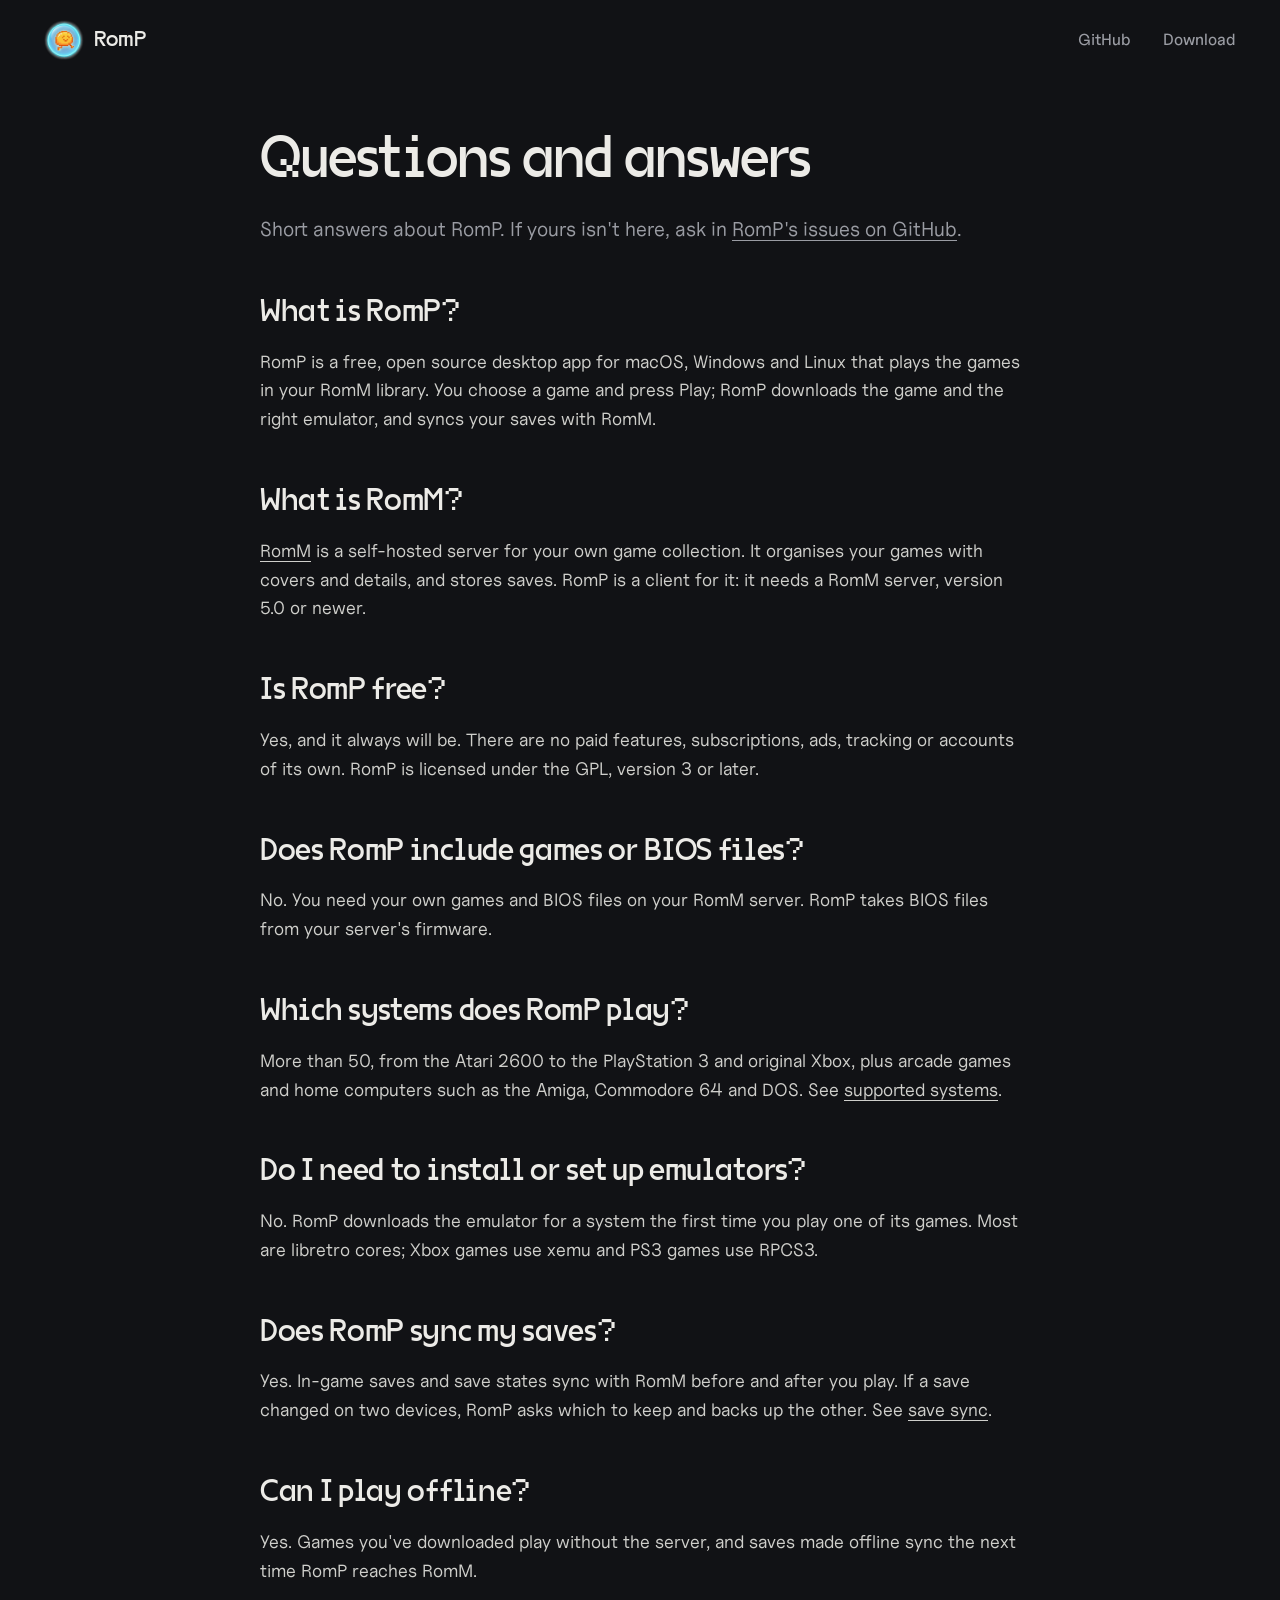
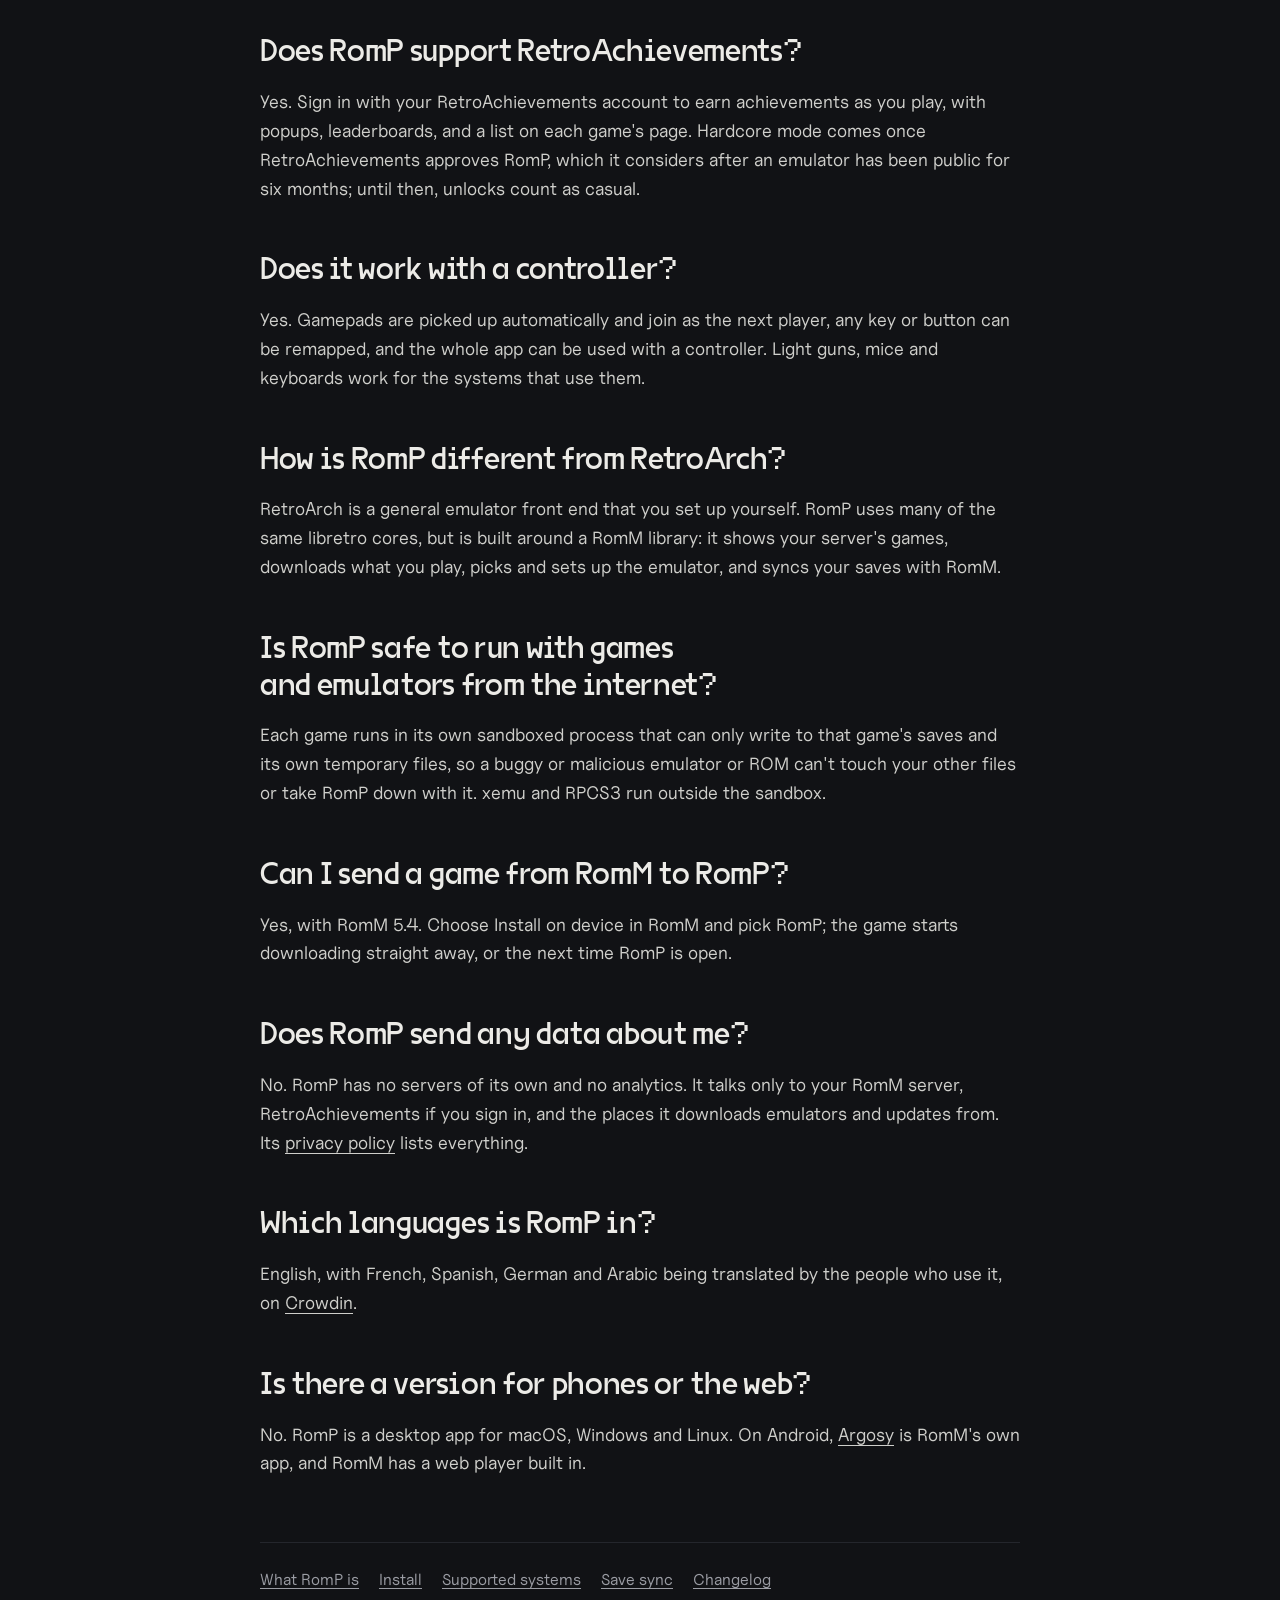
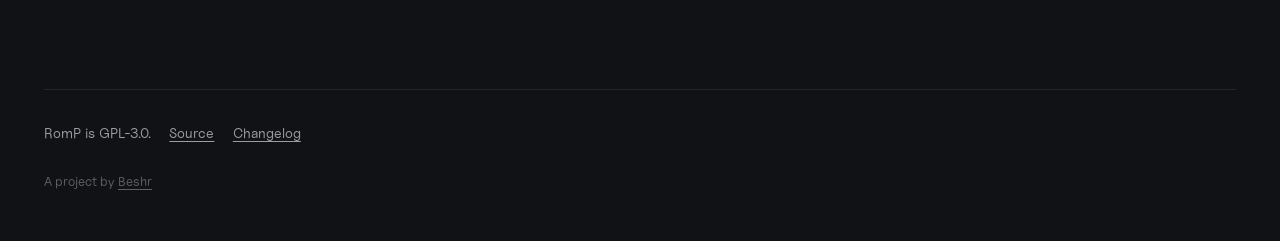
==== faq/index.html @ 5ef79940 "Add install, systems, save sync and FAQ pages" ====
<!doctype html>
<html lang="en">
<head>
<meta charset="utf-8">
<meta name="viewport" content="width=device-width, initial-scale=1">
<title>Questions and answers - RomP</title>
<meta name="description" content="Common questions about RomP, the free desktop app for RomM: what it needs, which systems it plays, save sync, offline play, RetroAchievements, controllers and privacy.">
<meta name="theme-color" content="#111215">
<meta name="color-scheme" content="dark">
<link rel="canonical" href="https://rompemu.github.io/faq/">
<link rel="icon" href="/img/favicon.png" type="image/png">
<link rel="apple-touch-icon" href="/img/apple-touch-icon.png">
<meta property="og:type" content="article">
<meta property="og:site_name" content="RomP">
<meta property="og:title" content="Questions and answers - RomP">
<meta property="og:description" content="Common questions about RomP, the free desktop app for RomM: what it needs, which systems it plays, save sync, offline play, RetroAchievements, controllers and privacy.">
<meta property="og:url" content="https://rompemu.github.io/faq/">
<meta property="og:image" content="https://rompemu.github.io/img/og.jpg">
<meta name="twitter:card" content="summary_large_image">
<script type="application/ld+json">
{
  "@context": "https://schema.org",
  "@type": "FAQPage",
  "mainEntity": [
    {
      "@type": "Question",
      "name": "What is RomP?",
      "acceptedAnswer": {
        "@type": "Answer",
        "text": "RomP is a free, open source desktop app for macOS, Windows and Linux that plays the games in your RomM library. You choose a game and press Play; RomP downloads the game and the right emulator, and syncs your saves with RomM."
      }
    },
    {
      "@type": "Question",
      "name": "What is RomM?",
      "acceptedAnswer": {
        "@type": "Answer",
        "text": "RomM is a self-hosted server for your own game collection. It organises your games with covers and details, and stores saves. RomP is a client for it: it needs a RomM server, version 5.0 or newer."
      }
    },
    {
      "@type": "Question",
      "name": "Is RomP free?",
      "acceptedAnswer": {
        "@type": "Answer",
        "text": "Yes, and it always will be. There are no paid features, subscriptions, ads, tracking or accounts of its own. RomP is licensed under the GPL, version 3 or later."
      }
    },
    {
      "@type": "Question",
      "name": "Does RomP include games or BIOS files?",
      "acceptedAnswer": {
        "@type": "Answer",
        "text": "No. You need your own games and BIOS files on your RomM server. RomP takes BIOS files from your server's firmware."
      }
    },
    {
      "@type": "Question",
      "name": "Which systems does RomP play?",
      "acceptedAnswer": {
        "@type": "Answer",
        "text": "More than 50, from the Atari 2600 to the PlayStation 3 and original Xbox, plus arcade games and home computers such as the Amiga, Commodore 64 and DOS. See supported systems."
      }
    },
    {
      "@type": "Question",
      "name": "Do I need to install or set up emulators?",
      "acceptedAnswer": {
        "@type": "Answer",
        "text": "No. RomP downloads the emulator for a system the first time you play one of its games. Most are libretro cores; Xbox games use xemu and PS3 games use RPCS3."
      }
    },
    {
      "@type": "Question",
      "name": "Does RomP sync my saves?",
      "acceptedAnswer": {
        "@type": "Answer",
        "text": "Yes. In-game saves and save states sync with RomM before and after you play. If a save changed on two devices, RomP asks which to keep and backs up the other. See save sync."
      }
    },
    {
      "@type": "Question",
      "name": "Can I play offline?",
      "acceptedAnswer": {
        "@type": "Answer",
        "text": "Yes. Games you've downloaded play without the server, and saves made offline sync the next time RomP reaches RomM."
      }
    },
    {
      "@type": "Question",
      "name": "Does RomP support RetroAchievements?",
      "acceptedAnswer": {
        "@type": "Answer",
        "text": "Yes. Sign in with your RetroAchievements account to earn achievements as you play, with popups, leaderboards, and a list on each game's page. Hardcore mode comes once RetroAchievements approves RomP, which it considers after an emulator has been public for six months; until then, unlocks count as casual."
      }
    },
    {
      "@type": "Question",
      "name": "Does it work with a controller?",
      "acceptedAnswer": {
        "@type": "Answer",
        "text": "Yes. Gamepads are picked up automatically and join as the next player, any key or button can be remapped, and the whole app can be used with a controller. Light guns, mice and keyboards work for the systems that use them."
      }
    },
    {
      "@type": "Question",
      "name": "How is RomP different from RetroArch?",
      "acceptedAnswer": {
        "@type": "Answer",
        "text": "RetroArch is a general emulator front end that you set up yourself. RomP uses many of the same libretro cores, but is built around a RomM library: it shows your server's games, downloads what you play, picks and sets up the emulator, and syncs your saves with RomM."
      }
    },
    {
      "@type": "Question",
      "name": "Is RomP safe to run with games and emulators from the internet?",
      "acceptedAnswer": {
        "@type": "Answer",
        "text": "Each game runs in its own sandboxed process that can only write to that game's saves and its own temporary files, so a buggy or malicious emulator or ROM can't touch your other files or take RomP down with it. xemu and RPCS3 run outside the sandbox."
      }
    },
    {
      "@type": "Question",
      "name": "Can I send a game from RomM to RomP?",
      "acceptedAnswer": {
        "@type": "Answer",
        "text": "Yes, with RomM 5.4. Choose Install on device in RomM and pick RomP; the game starts downloading straight away, or the next time RomP is open."
      }
    },
    {
      "@type": "Question",
      "name": "Does RomP send any data about me?",
      "acceptedAnswer": {
        "@type": "Answer",
        "text": "No. RomP has no servers of its own and no analytics. It talks only to your RomM server, RetroAchievements if you sign in, and the places it downloads emulators and updates from. Its privacy policy lists everything."
      }
    },
    {
      "@type": "Question",
      "name": "Which languages is RomP in?",
      "acceptedAnswer": {
        "@type": "Answer",
        "text": "English, with French, Spanish, German and Arabic being translated by the people who use it, on Crowdin."
      }
    },
    {
      "@type": "Question",
      "name": "Is there a version for phones or the web?",
      "acceptedAnswer": {
        "@type": "Answer",
        "text": "No. RomP is a desktop app for macOS, Windows and Linux. On Android, Argosy is RomM's own app, and RomM has a web player built in."
      }
    }
  ]
}
</script>
<link rel="preload" href="/fonts/vg5000.woff2" as="font" type="font/woff2" crossorigin>
<link rel="stylesheet" href="/style.css?v=20261023-1">
</head>
<body>

<header class="top">
  <div class="brand">
    <a class="logo" href="/"><img src="/img/mark-nav.png" width="40" height="40" alt="">RomP</a>
  </div>
  <nav>
    <a href="https://github.com/RompEmu/RomP">GitHub</a>
    <a href="/#download">Download</a>
  </nav>
</header>

<main class="doc">
<h1>Questions and answers</h1>
<p class="lede">Short answers about RomP. If yours isn't here, ask in <a href="https://github.com/RompEmu/RomP/issues">RomP's issues on GitHub</a>.</p>

<h2>What is RomP?</h2>
<p>RomP is a free, open source desktop app for macOS, Windows and Linux that plays the games in your RomM library. You choose a game and press Play; RomP downloads the game and the right emulator, and syncs your saves with RomM.</p>

<h2>What is RomM?</h2>
<p><a href="https://romm.app">RomM</a> is a self-hosted server for your own game collection. It organises your games with covers and details, and stores saves. RomP is a client for it: it needs a RomM server, version 5.0 or newer.</p>

<h2>Is RomP free?</h2>
<p>Yes, and it always will be. There are no paid features, subscriptions, ads, tracking or accounts of its own. RomP is licensed under the GPL, version 3 or later.</p>

<h2>Does RomP include games or BIOS files?</h2>
<p>No. You need your own games and BIOS files on your RomM server. RomP takes BIOS files from your server's firmware.</p>

<h2>Which systems does RomP play?</h2>
<p>More than 50, from the Atari 2600 to the PlayStation 3 and original Xbox, plus arcade games and home computers such as the Amiga, Commodore 64 and DOS. See <a href="/systems/">supported systems</a>.</p>

<h2>Do I need to install or set up emulators?</h2>
<p>No. RomP downloads the emulator for a system the first time you play one of its games. Most are libretro cores; Xbox games use xemu and PS3 games use RPCS3.</p>

<h2>Does RomP sync my saves?</h2>
<p>Yes. In-game saves and save states sync with RomM before and after you play. If a save changed on two devices, RomP asks which to keep and backs up the other. See <a href="/saves/">save sync</a>.</p>

<h2>Can I play offline?</h2>
<p>Yes. Games you've downloaded play without the server, and saves made offline sync the next time RomP reaches RomM.</p>

<h2>Does RomP support RetroAchievements?</h2>
<p>Yes. Sign in with your RetroAchievements account to earn achievements as you play, with popups, leaderboards, and a list on each game's page. Hardcore mode comes once RetroAchievements approves RomP, which it considers after an emulator has been public for six months; until then, unlocks count as casual.</p>

<h2>Does it work with a controller?</h2>
<p>Yes. Gamepads are picked up automatically and join as the next player, any key or button can be remapped, and the whole app can be used with a controller. Light guns, mice and keyboards work for the systems that use them.</p>

<h2>How is RomP different from RetroArch?</h2>
<p>RetroArch is a general emulator front end that you set up yourself. RomP uses many of the same libretro cores, but is built around a RomM library: it shows your server's games, downloads what you play, picks and sets up the emulator, and syncs your saves with RomM.</p>

<h2>Is RomP safe to run with games and emulators from the internet?</h2>
<p>Each game runs in its own sandboxed process that can only write to that game's saves and its own temporary files, so a buggy or malicious emulator or ROM can't touch your other files or take RomP down with it. xemu and RPCS3 run outside the sandbox.</p>

<h2>Can I send a game from RomM to RomP?</h2>
<p>Yes, with RomM 5.4. Choose Install on device in RomM and pick RomP; the game starts downloading straight away, or the next time RomP is open.</p>

<h2>Does RomP send any data about me?</h2>
<p>No. RomP has no servers of its own and no analytics. It talks only to your RomM server, RetroAchievements if you sign in, and the places it downloads emulators and updates from. Its <a href="https://github.com/RompEmu/RomP/blob/main/PRIVACY.md">privacy policy</a> lists everything.</p>

<h2>Which languages is RomP in?</h2>
<p>English, with French, Spanish, German and Arabic being translated by the people who use it, on <a href="https://crowdin.com/project/romp">Crowdin</a>.</p>

<h2>Is there a version for phones or the web?</h2>
<p>No. RomP is a desktop app for macOS, Windows and Linux. On Android, <a href="https://github.com/rommapp/argosy-launcher">Argosy</a> is RomM's own app, and RomM has a web player built in.</p>

<nav class="doc-nav" aria-label="More about RomP">
  <a href="/">What RomP is</a>
  <a href="/install/">Install</a>
  <a href="/systems/">Supported systems</a>
  <a href="/saves/">Save sync</a>
  <a href="https://github.com/RompEmu/RomP/blob/main/CHANGELOG.md">Changelog</a>
</nav>
</main>

<footer>
  <p>RomP is GPL-3.0. <a href="https://github.com/RompEmu/RomP">Source</a> <a href="https://github.com/RompEmu/RomP/blob/main/CHANGELOG.md">Changelog</a></p>
  <p class="byline">A project by <a href="https://beshr.com">Beshr</a></p>
</footer>

<script data-goatcounter="https://romp.goatcounter.com/count" async src="//gc.zgo.at/count.js"></script>
</body>
</html>
---- style.css ----
@font-face {
  font-family: "VG5000";
  src: url("fonts/vg5000.woff2") format("woff2");
  font-display: swap;
}

@font-face {
  font-family: "Uncut Sans";
  src: url("fonts/uncut-sans-400.woff2") format("woff2");
  font-weight: 400;
  font-display: swap;
}

@font-face {
  font-family: "Uncut Sans";
  src: url("fonts/uncut-sans-500.woff2") format("woff2");
  font-weight: 500;
  font-display: swap;
}

@font-face {
  font-family: "Uncut Sans";
  src: url("fonts/uncut-sans-600.woff2") format("woff2");
  font-weight: 600;
  font-display: swap;
}

:root {
  --bg: #111215;
  --text: #ecebe7;
  --muted: #9a9ca3;
  --line: #24262c;
  --orange: #ff9b3d;
  --gold: #f4c542;
  --focus: #5ac8fa;
  --font: "Uncut Sans", system-ui, sans-serif;
  --display: "VG5000", "Uncut Sans", sans-serif;
}

* { box-sizing: border-box; }

body {
  margin: 0;
  background: var(--bg);
  color: var(--text);
  font: 400 1.125rem/1.6 var(--font);
  -webkit-font-smoothing: antialiased;
}

html { overflow-x: clip; }
main { overflow-x: clip; }

a { color: inherit; text-decoration-thickness: 1px; text-underline-offset: .2em; }

a:focus-visible, button:focus-visible {
  outline: 2px solid var(--focus);
  outline-offset: 3px;
  border-radius: 4px;
}

.button:focus-visible { outline-offset: 4px; }

h1, h2 { text-wrap: balance; }
p { text-wrap: pretty; }
img { display: block; max-width: 100%; height: auto; }

.topbar {
  position: relative;
  z-index: 11;
  display: flex;
  align-items: center;
  justify-content: center;
  gap: 1rem;
  padding: .6rem 3rem;
  background: #1a1b20;
  border-bottom: 1px solid var(--line);
  color: var(--muted);
  font-size: .9375rem;
  text-align: center;
}

.topbar p { margin: 0; }
.topbar a { color: var(--orange); }

.topbar button {
  position: absolute;
  right: .75rem;
  top: 50%;
  translate: 0 -50%;
  width: 2rem;
  height: 2rem;
  border: 0;
  border-radius: 4px;
  background: transparent;
  color: var(--muted);
  font-size: 1.25rem;
  line-height: 1;
  cursor: pointer;
}

.topbar button:hover { color: var(--text); background: rgb(255 255 255 / .06); }

.topbar[hidden] { display: none; }

.top {
  position: relative;
  z-index: 10;
  display: flex;
  align-items: center;
  justify-content: space-between;
  max-width: 1240px;
  margin: 0 auto;
  padding: 1.25rem 1.5rem;
}

.logo {
  display: flex;
  align-items: center;
  gap: .6rem;
  font-family: var(--display);
  font-weight: 400;
  font-size: 1.4rem;
  text-decoration: none;
}

.brand { display: flex; align-items: center; gap: .75rem; }

.tag {
  padding: .3rem .45rem .2rem;
  border: 1px solid var(--line);
  border-radius: 3px;
  color: var(--muted);
  font: 400 .8125rem/1 var(--display);
  text-decoration: none;
}

.tag:hover { color: var(--text); border-color: var(--muted); }

.top nav { display: flex; gap: 2rem; font-weight: 500; font-size: 1rem; }
.top nav a { text-decoration: none; color: var(--muted); }
.top nav a:hover { color: var(--text); }

.hero {
  position: relative;
  isolation: isolate;
  display: grid;
  justify-items: center;
  max-width: 1240px;
  margin: 0 auto;
  padding: 2.5rem 1.5rem 3rem;
  text-align: center;
}

.hero-text { display: grid; justify-items: center; }

.hero::before {
  content: "";
  pointer-events: none;
  position: absolute;
  z-index: -1;
  top: -6rem;
  height: 52rem;
  left: 50%;
  width: 100vw;
  translate: -50% 0;
  background:
    radial-gradient(ellipse 34% 40% at 50% 34%, rgb(17 18 21 / .82), rgb(17 18 21 / .35) 70%, transparent),
    url("img/wall.webp") center top / cover;
  opacity: .42;
  filter: saturate(.8) blur(1.5px);
  -webkit-mask-image: radial-gradient(ellipse 70% 65% at 50% 45%, #000 20%, transparent 80%);
  mask-image: radial-gradient(ellipse 70% 65% at 50% 45%, #000 20%, transparent 80%);
}

.hero-mark {
  width: 220px;
  height: 220px;
  margin-bottom: .25rem;
}


h1 {
  margin: 0 0 1.25rem;
  font-family: var(--display);
  font-size: clamp(3rem, 5.4vw, 4.9rem);
  line-height: 1.3;
  font-weight: 400;
  letter-spacing: -.015em;
}

h1 .hl {
  color: var(--orange);
  text-shadow: 0 .06em 0 #7a3f0a;
}

.hero-text > p:first-of-type { margin: 0 0 2rem; color: var(--muted); font-size: 1.3125rem; line-height: 1.55; }

.button {
  display: inline-block;
  padding: .9rem 1.5rem .8rem;
  border-radius: 4px;
  background: var(--orange);
  color: #1a1206;
  font: 400 1.25rem/1 var(--display);
  text-decoration: none;
  box-shadow: inset 0 -4px 0 #c86a14, 0 4px 0 #7a3f0a;
  transition: transform .06s, box-shadow .06s;
}

.button:hover { background: #ffab5c; }

.button:active {
  transform: translateY(4px);
  box-shadow: inset 0 -2px 0 #c86a14, 0 0 0 #7a3f0a;
}

.small { margin: 1rem 0 0; color: var(--muted); font-size: .9375rem; }

.hero-shot {
  width: min(100%, 1100px);
  margin: 4.5rem 0 0;
  border-radius: 12px;
  -webkit-mask-image: linear-gradient(#000 55%, transparent 96%);
  mask-image: linear-gradient(#000 55%, transparent 96%);
  filter: drop-shadow(0 40px 70px rgb(0 0 0 / .65));
  transform: perspective(2400px) rotateX(14deg);
  transform-origin: 50% 0;
}

.lost {
  min-height: 100vh;
  display: flex;
  flex-direction: column;
  background:
    repeating-linear-gradient(0deg, rgb(255 255 255 / .03) 0 1px, transparent 1px 4px),
    radial-gradient(ellipse 60% 50% at 50% 45%, rgb(255 155 61 / .08), transparent 70%),
    var(--bg);
}

.lost .top { width: 100%; }

.lost-main {
  flex: 1;
  display: grid;
  place-content: center;
  justify-items: center;
  gap: 0;
  padding: 2rem 1.5rem 6rem;
  text-align: center;
}

.lost-main h1 { margin-bottom: 1rem; }
.lost-main > p:not(.eyebrow) { margin: 0 0 2rem; color: var(--muted); font-size: 1.1875rem; max-width: 32ch; }

@media (max-width: 860px) {
  .hero { padding-top: 1.5rem; }
  .hero-shot { width: 112%; margin: 3rem 0 0; transform: none; }
}

.shelf {
  background: #1a1b20;
  border-block: 1px solid var(--line);
  padding: 5.5rem 0 2.25rem;
  overflow: hidden;
}

.shelf-track {
  display: flex;
  width: max-content;
  animation: slide 90s linear infinite;
}

.shelf-row {
  display: flex;
  align-items: flex-end;
  gap: 3rem;
  padding-right: 3rem;
}

.console { position: relative; display: block; }

.console img {
  height: 112px;
  width: auto;
  max-width: none;
  filter: drop-shadow(0 0 .5px rgb(255 255 255 / .35)) drop-shadow(0 10px 18px rgb(0 0 0 / .5));
  transition: transform .2s ease;
}

.console.hand img { height: 84px; }

.console:hover img { transform: translateY(-6px); }

.console::after {
  content: attr(data-name) "\A" attr(data-emu);
  position: absolute;
  left: 50%;
  bottom: calc(100% + 1rem);
  padding: .45rem .7rem .35rem;
  border-radius: 4px;
  background: var(--text);
  color: var(--bg);
  font: 400 .9375rem/1.35 var(--display);
  white-space: pre;
  text-align: center;
  box-shadow: 0 3px 0 rgb(0 0 0 / .35);
  opacity: 0;
  translate: -50% 6px;
  transition: opacity .15s, translate .15s;
  pointer-events: none;
}

.shelf-link {
  max-width: 1240px;
  margin: 2.25rem auto 0;
  padding: 0 1.5rem;
  font-size: .9375rem;
}

.shelf-link a { color: var(--muted); }
.shelf-link a:hover { color: var(--text); }

.console:hover::after { opacity: 1; translate: -50% 0; }

@keyframes slide {
  to { transform: translateX(-50%); }
}

h2 {
  margin: 0 0 .75rem;
  font-family: var(--display);
  font-size: clamp(2rem, 3.4vw, 2.75rem);
  line-height: 1.05;
  font-weight: 400;
  letter-spacing: -.01em;
}

.row {
  display: grid;
  grid-template-columns: minmax(0, 7fr) minmax(0, 5fr);
  align-items: center;
  gap: 4rem;
  max-width: 1240px;
  margin: 0 auto;
}

.row p { margin: 0; color: var(--muted); font-size: 1.1875rem; line-height: 1.6; max-width: 32ch; }

.row.flip { grid-template-columns: minmax(0, 5fr) minmax(0, 7fr); }
.row.flip .shot { order: 2; }

.shot {
  position: relative;
  isolation: isolate;
  aspect-ratio: 16 / 10;
}

.shot::before {
  content: "";
  pointer-events: none;
  position: absolute;
  inset: 8% 6%;
  z-index: -1;
  background: var(--src) center / cover;
  filter: blur(60px) saturate(1.6);
  opacity: .32;
}

.shot picture { display: contents; }

.shot img {
  width: 100%;
  height: 100%;
  object-fit: contain;
}

.framed {
  border-radius: 10px;
  border: 1px solid var(--line);
  box-shadow: 0 24px 48px rgb(0 0 0 / .45);
}

.looks {
  max-width: 1240px;
  margin: 0 auto;
}

.looks-head p { margin: 0; color: var(--muted); font-size: 1.1875rem; line-height: 1.6; max-width: 40ch; }

.looks-grid {
  display: grid;
  grid-template-columns: minmax(0, 1.45fr) minmax(0, 1fr);
  gap: 2.5rem;
  align-items: start;
  margin-top: 2.5rem;
}

.switcher { margin: 0; }

.stage {
  position: relative;
  display: grid;
  overflow: hidden;
  border-radius: 10px;
  border: 1px solid var(--line);
  background: #000;
  box-shadow: 0 24px 48px rgb(0 0 0 / .45);
}

.stage img {
  grid-area: 1 / 1;
  width: 100%;
  opacity: 0;
  transition: opacity .35s ease;
}

.stage img.is-on { opacity: 1; }

.tabs {
  display: flex;
  flex-wrap: wrap;
  gap: .5rem;
  margin-top: 1rem;
}

.tabs button {
  padding: .5rem .8rem .4rem;
  border: 1px solid var(--line);
  border-radius: 4px;
  background: transparent;
  color: var(--muted);
  font: 400 .9375rem/1 var(--display);
  cursor: pointer;
  transition: color .15s, border-color .15s, background .15s;
}

.tabs button:hover { color: var(--text); border-color: var(--muted); }

.tabs button[aria-pressed="true"] {
  background: var(--text);
  border-color: var(--text);
  color: var(--bg);
}

.switcher figcaption { margin-top: .75rem; color: var(--muted); font-size: .9375rem; }

.cheevos {
  position: relative;
  isolation: isolate;
  display: grid;
  grid-template-columns: minmax(0, 5fr) minmax(0, 7fr);
  align-items: center;
  gap: 4rem;
  max-width: 1240px;
  margin: 0 auto;
}


.badges img {
  position: absolute;
  z-index: -1;
  width: 44px;
  height: 44px;
  border-radius: 6px;
  image-rendering: pixelated;
  opacity: .16;
  filter: saturate(.7);
}

.badges img:nth-child(1) { left: 2%; top: 14%; rotate: -8deg; }
.badges img:nth-child(2) { left: 30%; top: 8%; rotate: 6deg; width: 34px; height: 34px; }
.badges img:nth-child(3) { left: 8%; bottom: 10%; rotate: 10deg; width: 54px; height: 54px; }
.badges img:nth-child(4) { left: 34%; bottom: 16%; rotate: -5deg; width: 38px; height: 38px; }
.badges img:nth-child(5) { left: 22%; top: 48%; rotate: 4deg; width: 30px; height: 30px; opacity: .1; }

.play {
  display: grid;
  justify-items: center;
  max-width: 1240px;
  margin: 0 auto;
  padding: 8rem 1.5rem 7rem;
  text-align: center;
}

.play-head h2 { font-size: clamp(2.5rem, 4.6vw, 3.75rem); }
.play-head p { margin: 0 auto; color: var(--muted); font-size: 1.25rem; line-height: 1.6; max-width: 46ch; }

.play-shot { width: min(100%, 1000px); margin-top: 3.5rem; }

/* Follows Press Play, so it needs less room above. */
.romm { padding-top: 1rem; }

.cores {
  display: flex;
  flex-wrap: wrap;
  justify-content: center;
  gap: .5rem;
  max-width: 920px;
  margin: 3.5rem 0 0;
  padding: 0;
  list-style: none;
}

.cores li {
  padding: .45rem .7rem .35rem;
  border: 1px solid var(--line);
  border-radius: 4px;
  background: #16171b;
  color: var(--muted);
  font: 400 .9375rem/1 var(--display);
  transition: color .15s, border-color .15s;
}

.cores li:hover { color: var(--orange); border-color: #5a3a1c; }

.cores .more { padding: 0; border-color: #5a3a1c; }
.cores .more a { display: block; padding: .45rem .7rem .35rem; color: var(--orange); text-decoration: none; }

.cores-note { margin: 1.25rem 0 0; color: #6b6e75; font-size: .9375rem; }

.feature {
  position: relative;
  isolation: isolate;
  padding: 6rem 1.5rem;
  border-top: 1px solid var(--line);
}

.decor { position: absolute; inset: 0; z-index: -1; pointer-events: none; overflow: hidden; }

.decor.crt {
  background: repeating-linear-gradient(90deg, rgb(255 60 60 / .09) 0 2px, rgb(60 255 120 / .09) 2px 4px, rgb(70 120 255 / .09) 4px 6px, transparent 6px 8px);
  -webkit-mask-image: radial-gradient(ellipse 30% 45% at 18% 22%, #000, transparent 70%);
  mask-image: radial-gradient(ellipse 30% 45% at 18% 22%, #000, transparent 70%);
}

.decor.minis img {
  position: absolute;
  width: 120px;
  border-radius: 6px;
  opacity: .14;
  image-rendering: pixelated;
  filter: saturate(.7);
}

.decor.minis img:nth-child(1) { right: 22%; top: 12%; rotate: 6deg; }
.decor.minis img:nth-child(2) { right: 6%; bottom: 12%; rotate: -5deg; width: 96px; }

.decor.handheld img {
  position: absolute;
  left: 0;
  bottom: -2rem;
  width: 260px;
  opacity: .07;
  rotate: -12deg;
  filter: grayscale(.4);
}

.eyebrow {
  margin: 0 0 1rem;
  color: var(--gold);
  font: 400 1rem/1 var(--display);
}

.feature .eyebrow { margin: 0 0 1rem; color: var(--gold); font: 400 1rem/1 var(--display); max-width: none; }

.cheevos-text > p:last-child { margin: 0; color: var(--muted); font-size: 1.1875rem; line-height: 1.6; max-width: 32ch; }
.cheevos-text a { color: var(--text); }

.facts {
  max-width: 1240px;
  margin: 0 auto;
  padding: 6rem 1.5rem 0;
}

.facts ul {
  display: grid;
  grid-template-columns: repeat(2, minmax(0, 1fr));
  gap: 0 3rem;
  margin: 1rem 0 0;
  padding: 0;
  list-style: none;
}

.facts li {
  padding: 1.15rem 0;
  line-height: 1.5;
  border-top: 1px solid var(--line);
}

.download {
  position: relative;
  isolation: isolate;
  display: grid;
  justify-items: center;
  gap: 1rem;
  max-width: 1240px;
  margin: 0 auto;
  padding: 9rem 1.5rem 7rem;
  text-align: center;
}

.download > div { display: grid; justify-items: center; }
.download div > p:first-of-type { max-width: 44ch; }
.download code { white-space: nowrap; }

.download::before {
  content: "";
  pointer-events: none;
  position: absolute;
  inset: 4rem 0 2rem;
  z-index: -1;
  background: repeating-linear-gradient(0deg, rgb(255 255 255 / .035) 0 1px, transparent 1px 4px);
  -webkit-mask-image: radial-gradient(ellipse 50% 70% at 50% 45%, #000, transparent 75%);
  mask-image: radial-gradient(ellipse 50% 70% at 50% 45%, #000, transparent 75%);
}

.download h2 { font-size: clamp(2.75rem, 5.4vw, 4.75rem); line-height: 1; }
.download div > p:first-of-type { margin: 0 0 2rem; color: var(--muted); }
.download .small { margin-top: .6rem; }

code {
  font: .85em ui-monospace, "SF Mono", Menlo, monospace;
  color: var(--text);
}

footer {
  display: flex;
  flex-wrap: wrap;
  justify-content: space-between;
  gap: .5rem 2rem;
  width: min(100% - 3rem, 1192px);
  margin: 0 auto;
  padding: 2rem 0 3rem;
  border-top: 1px solid var(--line);
  color: var(--muted);
  font-size: .875rem;
}

.others a { margin-right: .9rem; }

footer p { margin: 0; }

.byline {
  flex-basis: 100%;
  margin-top: 1.25rem !important;
  color: #5c5f66;
  font-size: .8125rem;
}

.byline a { color: inherit; margin-left: 0; }
.byline a:hover { color: var(--text); }
footer p a { margin-left: .9rem; }

@media (max-width: 860px) {
  .row { grid-template-columns: 1fr; gap: 2.5rem; }
  .feature { padding-block: 4rem; }
  .play { padding-block: 5rem 4rem; }
  .decor.handheld img { width: 180px; }
  .row.flip .shot { order: 0; }
  .facts ul { grid-template-columns: 1fr; }
  .row.flip { grid-template-columns: 1fr; }
  .looks-grid { grid-template-columns: 1fr; }
  .cheevos { grid-template-columns: 1fr; gap: 2.5rem; }
  .download { padding-top: 6rem; }
  .download code { font-size: .8rem; }
  .download-mark { width: 140px; height: 140px; }
  .hero-mark { width: 150px; height: 150px; }
  .console img { height: 80px; }
  .console.hand img { height: 60px; }
}

@media (max-width: 600px) {
  .decor.badges, .decor.minis { display: none; }
  .shot:has(picture) { aspect-ratio: auto; }
}

@media (prefers-reduced-motion: reduce) {
  .shelf-track { animation: none; }
}

.doc {
  width: min(100% - 3rem, 760px);
  margin: 0 auto;
  padding: 3rem 0 6rem;
}

.doc h1 { font-size: clamp(2.5rem, 4.6vw, 3.75rem); line-height: 1.1; }
.doc h2 { margin-top: 3rem; font-size: clamp(1.6rem, 2.6vw, 2rem); line-height: 1.15; }
.doc h3 { margin: 2rem 0 .5rem; font-size: 1.1875rem; font-weight: 600; }
.doc .lede { margin: 0 0 2rem; color: var(--muted); font-size: 1.25rem; }
.doc p, .doc li { color: #cfcfcb; }
.doc li + li { margin-top: .4rem; }
.doc strong { color: var(--text); font-weight: 600; }
.doc code { padding: .1em .35em; border-radius: 4px; background: #1c1e23; }

.doc table {
  width: 100%;
  margin: 1.5rem 0;
  border-collapse: collapse;
  font-size: 1rem;
}

.doc th, .doc td {
  padding: .6rem .75rem .6rem 0;
  border-bottom: 1px solid var(--line);
  text-align: left;
  vertical-align: top;
}

.doc th { color: var(--muted); font-weight: 500; }

.doc-nav {
  display: flex;
  flex-wrap: wrap;
  gap: .5rem 1.25rem;
  margin: 4rem 0 0;
  padding: 1.5rem 0 0;
  border-top: 1px solid var(--line);
  font-size: 1rem;
}

.doc-nav a { color: var(--muted); }
.doc-nav a:hover { color: var(--text); }

@media (max-width: 600px) {
  .top nav { gap: 1.25rem; }
  .doc table { font-size: .9375rem; }
}
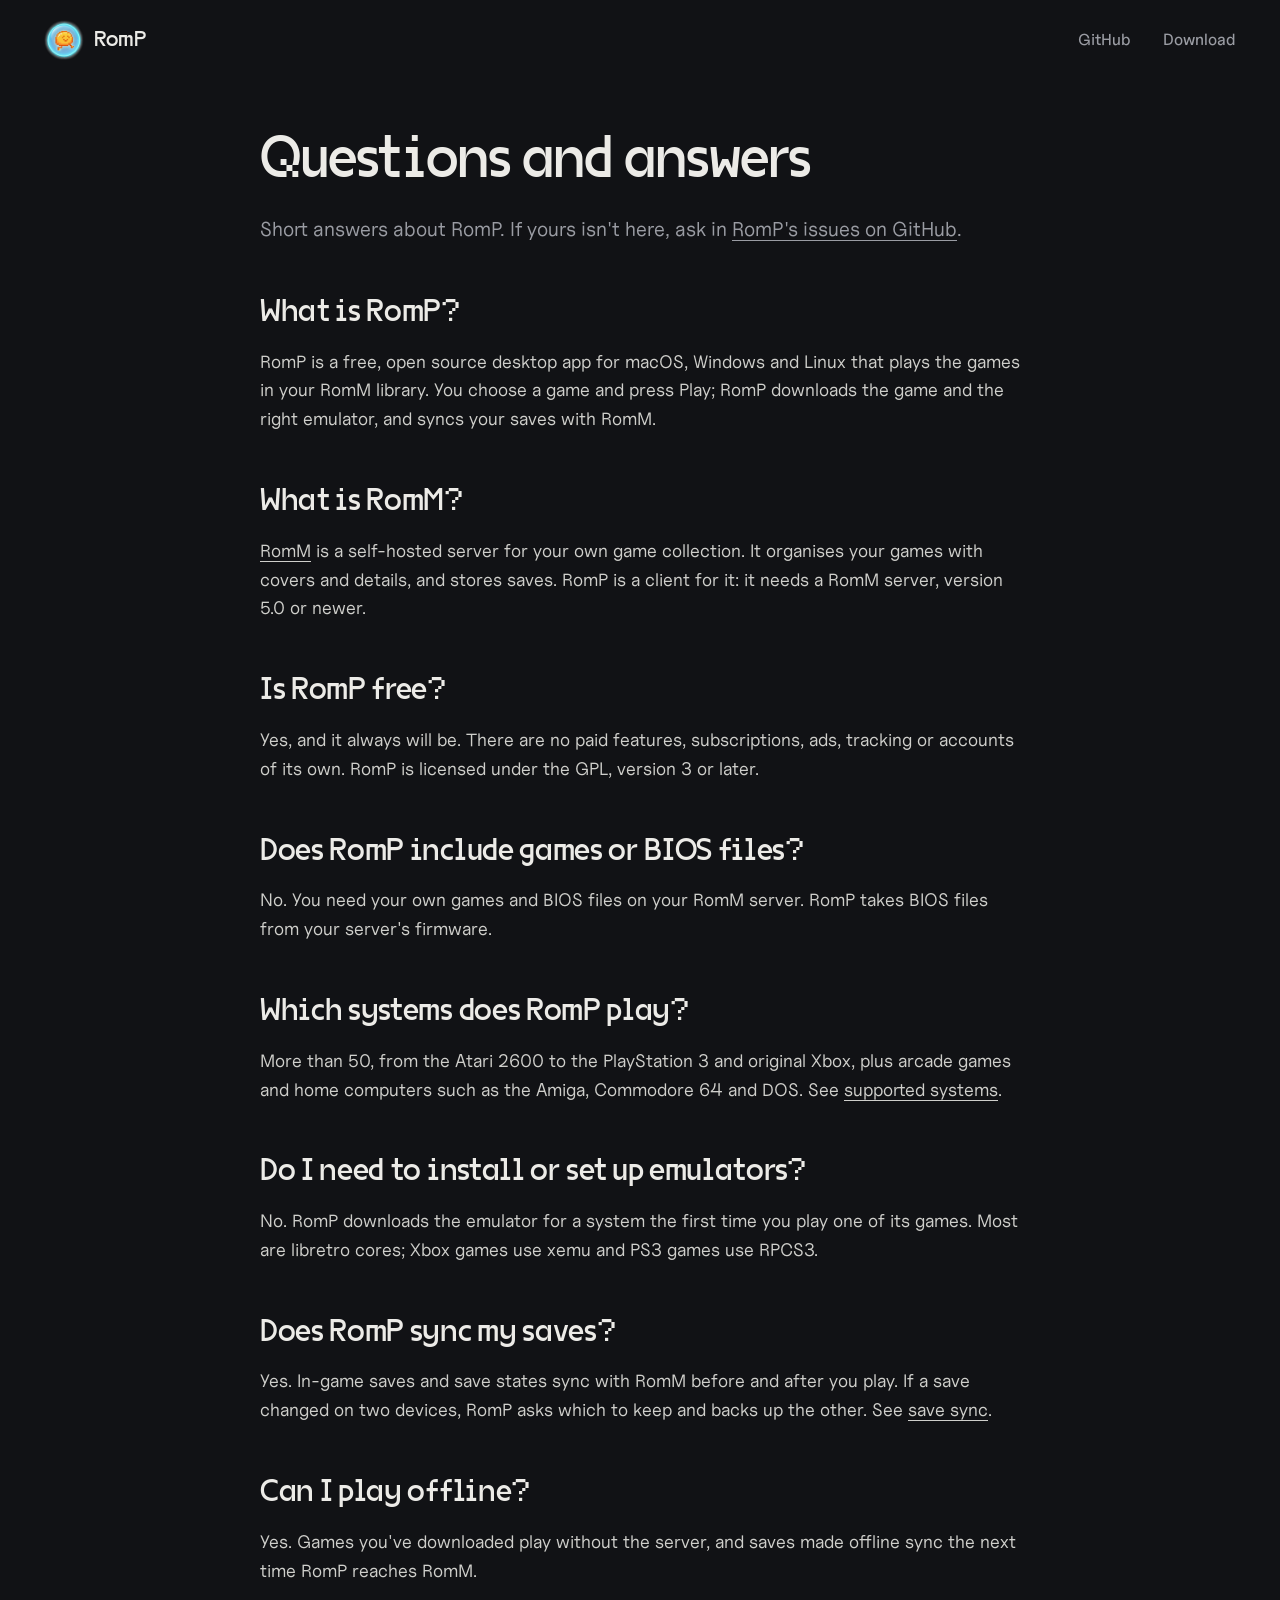
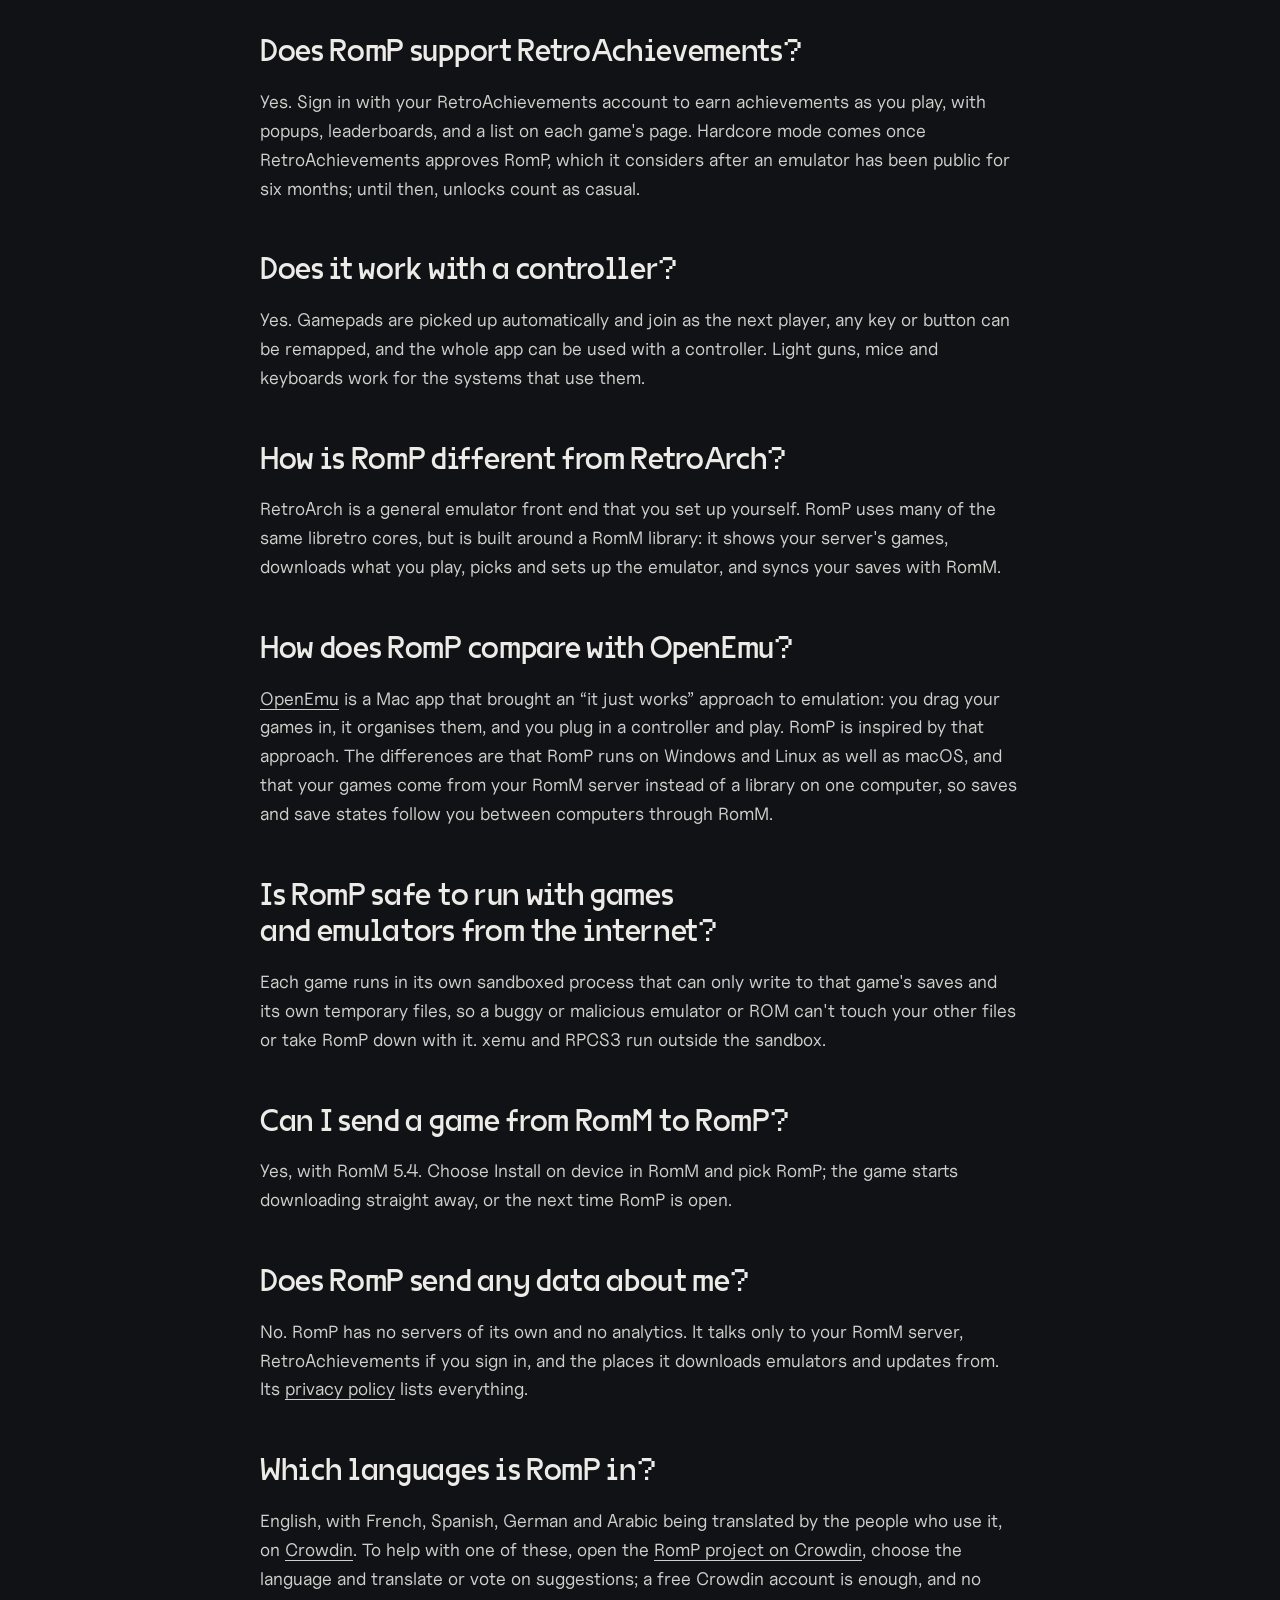
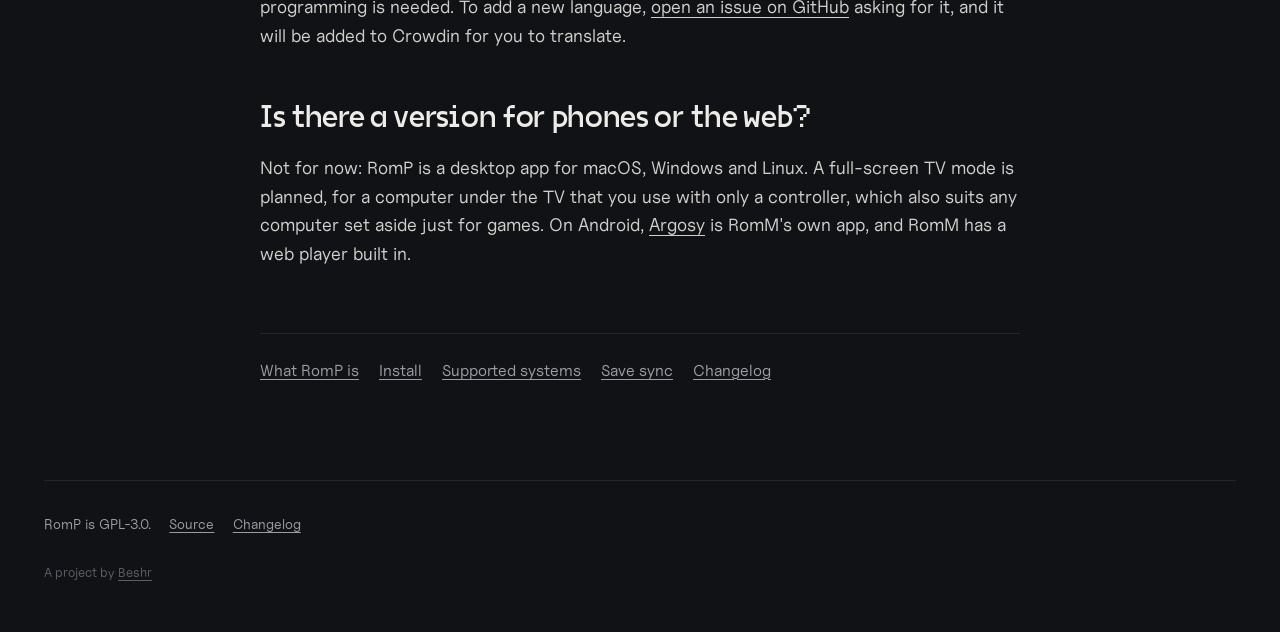
==== commit a61cfeb6: "Answer how to add a language, the TV mode plan and OpenEmu in the FAQ" ====
--- a/faq/index.html
+++ b/faq/index.html
@@ -112,6 +112,14 @@
     },
     {
       "@type": "Question",
+      "name": "How does RomP compare with OpenEmu?",
+      "acceptedAnswer": {
+        "@type": "Answer",
+        "text": "OpenEmu is a Mac app that brought an “it just works” approach to emulation: you drag your games in, it organises them, and you plug in a controller and play. RomP is inspired by that approach. The differences are that RomP runs on Windows and Linux as well as macOS, and that your games come from your RomM server instead of a library on one computer, so saves and save states follow you between computers through RomM."
+      }
+    },
+    {
+      "@type": "Question",
       "name": "Is RomP safe to run with games and emulators from the internet?",
       "acceptedAnswer": {
         "@type": "Answer",
@@ -139,7 +147,7 @@
       "name": "Which languages is RomP in?",
       "acceptedAnswer": {
         "@type": "Answer",
-        "text": "English, with French, Spanish, German and Arabic being translated by the people who use it, on Crowdin."
+        "text": "English, with French, Spanish, German and Arabic being translated by the people who use it, on Crowdin. To help with one of these, open the RomP project on Crowdin, choose the language and translate or vote on suggestions; a free Crowdin account is enough, and no programming is needed. To add a new language, open an issue on GitHub asking for it, and it will be added to Crowdin for you to translate."
       }
     },
     {
@@ -147,7 +155,7 @@
       "name": "Is there a version for phones or the web?",
       "acceptedAnswer": {
         "@type": "Answer",
-        "text": "No. RomP is a desktop app for macOS, Windows and Linux. On Android, Argosy is RomM's own app, and RomM has a web player built in."
+        "text": "Not for now: RomP is a desktop app for macOS, Windows and Linux. A full-screen TV mode is planned, for a computer under the TV that you use with only a controller, which also suits any computer set aside just for games. On Android, Argosy is RomM's own app, and RomM has a web player built in."
       }
     }
   ]
@@ -205,6 +213,9 @@
 <h2>How is RomP different from RetroArch?</h2>
 <p>RetroArch is a general emulator front end that you set up yourself. RomP uses many of the same libretro cores, but is built around a RomM library: it shows your server's games, downloads what you play, picks and sets up the emulator, and syncs your saves with RomM.</p>
 
+<h2>How does RomP compare with OpenEmu?</h2>
+<p><a href="https://openemu.org">OpenEmu</a> is a Mac app that brought an “it just works” approach to emulation: you drag your games in, it organises them, and you plug in a controller and play. RomP is inspired by that approach. The differences are that RomP runs on Windows and Linux as well as macOS, and that your games come from your RomM server instead of a library on one computer, so saves and save states follow you between computers through RomM.</p>
+
 <h2>Is RomP safe to run with games and emulators from the internet?</h2>
 <p>Each game runs in its own sandboxed process that can only write to that game's saves and its own temporary files, so a buggy or malicious emulator or ROM can't touch your other files or take RomP down with it. xemu and RPCS3 run outside the sandbox.</p>
 
@@ -215,10 +226,10 @@
 <p>No. RomP has no servers of its own and no analytics. It talks only to your RomM server, RetroAchievements if you sign in, and the places it downloads emulators and updates from. Its <a href="https://github.com/RompEmu/RomP/blob/main/PRIVACY.md">privacy policy</a> lists everything.</p>
 
 <h2>Which languages is RomP in?</h2>
-<p>English, with French, Spanish, German and Arabic being translated by the people who use it, on <a href="https://crowdin.com/project/romp">Crowdin</a>.</p>
+<p>English, with French, Spanish, German and Arabic being translated by the people who use it, on <a href="https://crowdin.com/project/romp">Crowdin</a>. To help with one of these, open the <a href="https://crowdin.com/project/romp">RomP project on Crowdin</a>, choose the language and translate or vote on suggestions; a free Crowdin account is enough, and no programming is needed. To add a new language, <a href="https://github.com/RompEmu/RomP/issues">open an issue on GitHub</a> asking for it, and it will be added to Crowdin for you to translate.</p>
 
 <h2>Is there a version for phones or the web?</h2>
-<p>No. RomP is a desktop app for macOS, Windows and Linux. On Android, <a href="https://github.com/rommapp/argosy-launcher">Argosy</a> is RomM's own app, and RomM has a web player built in.</p>
+<p>Not for now: RomP is a desktop app for macOS, Windows and Linux. A full-screen TV mode is planned, for a computer under the TV that you use with only a controller, which also suits any computer set aside just for games. On Android, <a href="https://github.com/rommapp/argosy-launcher">Argosy</a> is RomM's own app, and RomM has a web player built in.</p>
 
 <nav class="doc-nav" aria-label="More about RomP">
   <a href="/">What RomP is</a>
